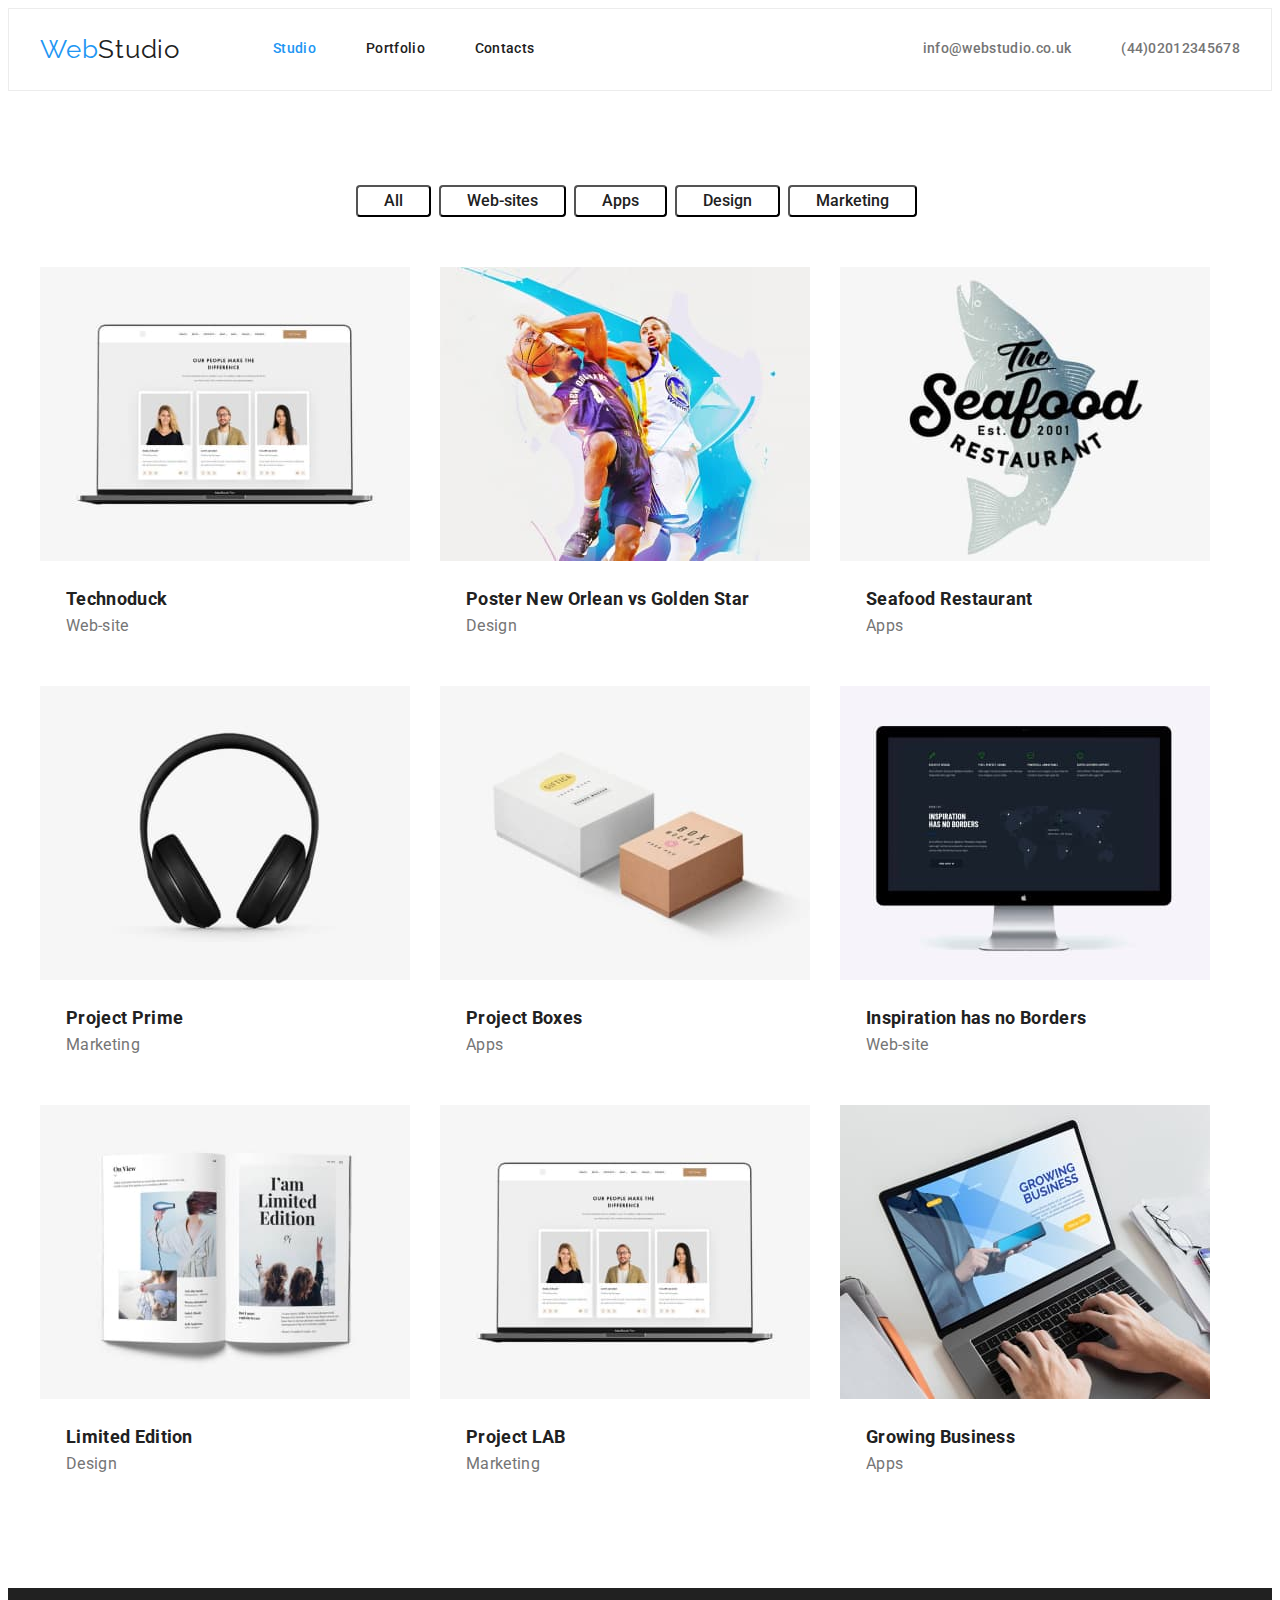
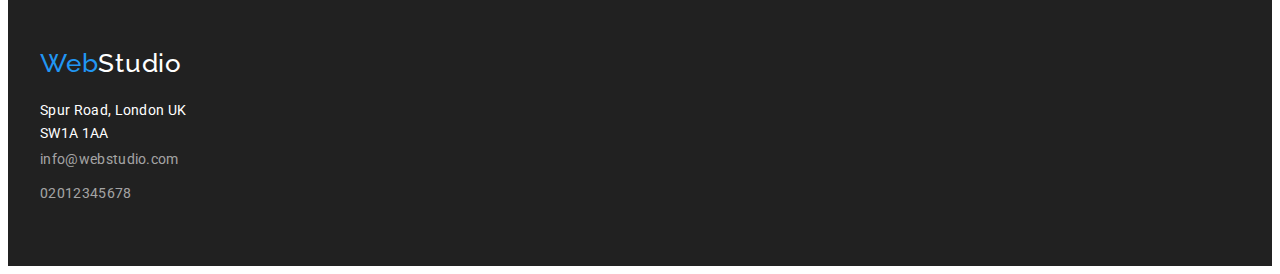
==== portfolio.html @ 14a025af "Element Background" ====
<!DOCTYPE html>
<html lang="en">
  <head>
    <meta charset="UTF-8" />
    <meta http-equiv="X-UA-Compatible" content="IE=edge" />
    <meta name="viewport" content="width=device-width, initial-scale=1.0" />
    <title>WebStudio</title>
    <link rel="preconnect" href="https://fonts.googleapis.com" />
    <link rel="preconnect" href="https://fonts.gstatic.com" crossorigin />
    <link
      href="https://fonts.googleapis.com/css2?family=Raleway:wght@700&family=Roboto:wght@400;500;700;900&display=swap"
      rel="stylesheet"
    />
    <link rel="stylesheet" href="./css/styles.css" />
  </head>
  <body>
    <header class="page-header">
      <div class="container">
        <nav class="continer main-nav">
          <a href="./index.html" class="logo"
            >Web<span class="header">Studio</span></a
          >
          <ul class="site-nav list">
            <li class="item">
              <a href="./index.html" class="link current">Studio</a>
            </li>
            <li class="item">
              <a href="./portfolio.html" class="link">Portfolio</a>
            </li>
            <li class="item"><a href="" class="link">Contacts</a></li>
          </ul>
        </nav>
        <ul class="auth-nav list">
          <li class="item">
            <a href="mailto:info@webstudio.co.uk" class="link"
              >info@webstudio.co.uk</a
            >
          </li>
          <li class="item">
            <a href="tel:+4402012345678" class="link">(44)02012345678</a>
          </li>
        </ul>
      </div>
    </header>
    <main>
      <section class="section-portfolio">
        <div class="container">
          <h1 hidden class="visually-hidden section-title"></h1>
          <ul class="portfolio-nav list">
            <li>
              <button class="button secondary">All</button>
            </li>
            <li>
              <button class="button secondary">Web-sites</button>
            </li>
            <li>
              <button class="button secondary">Apps</button>
            </li>
            <li>
              <button class="button secondary">Design</button>
            </li>
            <li>
              <button class="button secondary">Marketing</button>
            </li>
          </ul>

          <ul class="portfolio-works list">
            <li class="flex-element">
              <img
                src="./images/Portfolio/img.jpg"
                alt="Technoduck"
                width="370"
                height="294"
              />
              <div class="portfolio-text">
                <h2 class="section-title-portfolio">Technoduck</h2>
                <p>Web-site</p>
              </div>
            </li>
            <li class="flex-element">
              <img
                src="./images/Portfolio/img-1.jpg"
                alt="Poster New Orlean vs Golden Star"
                width="370"
              />
              <div class="portfolio-text">
                <h2 class="section-title-portfolio">
                  Poster New Orlean vs Golden Star
                </h2>
                <p>Design</p>
              </div>
            </li>
            <li class="flex-element">
              <img
                src="./images/Portfolio/img-2.jpg"
                alt="Seafood Restaurant "
                width="370"
                height="294"
              />
              <div class="portfolio-text">
                <h2 class="section-title-portfolio">Seafood Restaurant</h2>
                <p>Apps</p>
              </div>
            </li>
            <li class="flex-element">
              <img
                src="./images/Portfolio/img-3.jpg"
                alt="Project Prime"
                width="370"
                height="294"
              />
              <div class="portfolio-text">
                <h2 class="section-title-portfolio">Project Prime</h2>
                <p>Marketing</p>
              </div>
            </li>
            <li class="flex-element">
              <img
                src="./images/Portfolio/img-4.jpg"
                alt="Project Boxes"
                width="370"
                height="294"
              />
              <div class="portfolio-text">
                <h2 class="section-title-portfolio">Project Boxes</h2>
                <p>Apps</p>
              </div>
            </li>
            <li class="flex-element">
              <img
                src="./images/Portfolio/img-5.jpg"
                alt="Inspiration has no Borders"
                width="370"
                height="294"
              />
              <div class="portfolio-text">
                <h2 class="section-title-portfolio">
                  Inspiration has no Borders
                </h2>
                <p>Web-site</p>
              </div>
            </li>
            <li class="flex-element">
              <img
                src="./images/Portfolio/img-6.jpg"
                alt="Limited Edition"
                width="370"
                height="294"
              />
              <div class="portfolio-text">
                <h2 class="section-title-portfolio">Limited Edition</h2>
                <p>Design</p>
              </div>
            </li>
            <li class="flex-element">
              <img
                src="./images/Portfolio/img-7.jpg"
                alt="Project LAB"
                width="370"
                height="294"
              />
              <div class="portfolio-text">
                <h1 class="section-title-portfolio">Project LAB</h1>
                <p>Marketing</p>
              </div>
            </li>
            <li class="flex-element">
              <img
                src="./images/Portfolio/img-8.jpg"
                alt="Growing Business"
                width="370"
                height="294"
              />
              <div class="portfolio-text">
                <h2 class="section-title-portfolio">Growing Business</h2>
                <p>Apps</p>
              </div>
            </li>
          </ul>
        </div>
      </section>
    </main>

    <footer class="footer">
      <div class="container">
        <a href="./index.html " class="logo"
          >Web<span class="footer-span">Studio</span></a
        >
        <address class="list">
          <p class="footer-text">
            Spur Road, London UK <br />
            SW1A 1AA
          </p>
          <ul class="list">
            <li class="footer-link">
              <a href="mail:info@webstudio.com" class="link"
                >info@webstudio.com</a
              >
            </li>
            <li class="footer-link">
              <a href="tel:+4402012345678" class="link">02012345678</a>
            </li>
          </ul>
        </address>
      </div>
    </footer>
  </body>
</html>
---- css/styles.css ----
/* p color #757575
h color #212121
background: #E5E5E5
white #FFFFFF
blue #2196F3
button color #F5F4FA */ 

:root{
--primary-text-color: #757575;
--section-title-colot: #212121;
--accent-color: #2196F3;
--accent-white-color: #FFFFFF;
}
body {
    background-color: var(--accent-white-color);
    color: var(--primary-text-color);
    
    font-family: Roboto, sans-serif;
    font-size: 16px;
    line-height: 1.18;
    letter-spacing: 0.02em;
}

.list {
    padding: 0;
    margin: 0;
    list-style: none;
}

.container {
    margin-left: auto;
    margin-right: auto;
    padding-left: 15px;
    padding-right: 15px;
    width: 1200px;
}
/*reset*/

h1,
h2,
h3,
p {
    margin: 0px;
}
img {
    display: block;
}

.page-header> .container {
    display: flex;
    align-items: center;
}

    .logo {
    color: var(--accent-color);
    font-family: Raleway, cursive;
    font-size: 26px;
    line-height: 1.19;
    letter-spacing: 0.03em;
    text-decoration: none;
}
.logo .header {
    color: var(--section-title-colot);
        font-family: Raleway, cursive;
        font-size: 26px;
        line-height: 1.19;
        letter-spacing: 0.03em;
        text-decoration: none;
}
.logo .footer {
    color: var(--accent-white-color);
        font-family: Raleway, cursive;
        font-size: 26px;
        line-height: 1.19;
        letter-spacing: 0.03em;
        text-decoration: none;
}
.logo .header:hover,
.logo .header:focus {
    color: var(--accent-color);
 }   
.logo .footer:hover,
.logo .footer:focus {
    color: var(--accent-color);
}

.page-header {
    color: var(--section-title-colot);
    padding-top: 25px;
    padding-bottom: 25px;
    border: 1px solid #ECECEC;
}

.main-nav {
    display: flex;
    align-items: center;
}

/*site-nav*/

.site-nav {
    display: flex;
    margin-left: 93px;
    align-self: center;
}

.link {
    text-decoration: none;
    color: currentColor;
}

.site-nav .item:not(:last-child) {
    margin-right: 50px;
}
.site-nav .link {
    display: block;
    flex-wrap: nowrap;

   color: var(--section-title-colot);
   font-weight: 500;
   font-size: 14px;
   line-height: 1.14;
   text-decoration: none;
}
.site-nav .link:hover,
.site-nav .link:focus {
    color: var(--accent-color);
}
.site-nav .link.current {
    color: var(--accent-color);
    font-weight: 500;
    font-size: 14px;
    line-height: 1.14;
    text-decoration: none;
}
.auth-nav {
    display: flex;
    margin-left: auto;
}
.auth-nav .link{
    display: flex;
    
    color: var(--primary-text-color);
    font-weight: 500;
    font-size: 14px;
    line-height: 1.14;
    text-decoration: none;
}
.auth-nav .item + .item{
    margin-left: 50px;
}
.auth-nav .link:hover,
.auth-nav .link:focus {
    color: var(--accent-color);
}

.email::before {
    content: "";
    width: 16px;
    height: 12px;
    margin-right: 10px;
    background-image: url(../images/envelope\ \(hover\).svg);
}

.phone::before {
    content: "";
    width: 10px;
    height: 16px;
    margin-right: 10px;
    background-image: url(../images/Vector.svg);
}

/*Hero*/
.hero {
    padding-top: 200px;
    padding-bottom: 200px;

    text-align: center;
    color: var(--accent-white-color);
    background-color: var(--section-title-colot);
    text-align: center;

    background-image: linear-gradient(rgba(47, 48, 58, 0.4),
            rgba(47, 48, 58, 0.4)),
        url("../images/hero-bg.jpg");
}

.hero-title {
    padding-bottom: 0px;
    margin-top: 0px;
    margin-bottom: 30px;
    
    font-weight: 900;
    font-size: 44px;
    line-height: 1.4;
}
.text {
    margin-top: 0px;

    font-style: normal;
    font-weight: 400;
    font-size: 14px;
    line-height: 1.7;
}

/*section*/
.visually-hidden {
    position: absolute;
    width: 1px;
    height: 1px;
    margin: -1px;
    border: 0;
    padding: 0;

    white-space: nowrap;
    clip-path: inset(100%);
    clip: rect(0 0 0 0);
    overflow: hidden;
}
.section .features {
    padding-top: 94px 0px;
}
.section-title {
    margin-bottom: 50px;
    text-align: center;

    color:var(--section-title-colot);
    font-weight: 700;
    font-size: 36px;
    line-height: 1.2;
}
.section-our-team {
    padding-top: 94px;
    padding-bottom: 94px;
    background: #F5F4FA;
}
.feature-list {
    display: flex;
    align-items: center;
    padding-top: 94px;
    padding-bottom: 94px;
    gap: 30px;
}
.feature-item {
    width: 270px;
}
.feature-item::before {
    display: block;
    content: "";
    height: 120px;
    border-radius: 4px;
    margin-bottom: 30px;
    background: #F5F4FA;
    background-size: contain;
    background-repeat: no-repeat;
    background-position: center;
}
.section-what-we-do {
    padding-bottom: 94px;
}
.what-we-do {
    display: flex;
    justify-content: center;
    margin: -15px;
}
.our-team {
    display: flex;
    justify-content: center;
    margin: -15px;
}
.our-team-names {
    padding-top: 30px;
    padding-bottom: 30px;
    text-align: center;
}

.button {
    border-radius: 4px;
    display: inline-block;

    color: var(--section-title-colot);
    background-color: var(--accent-white-color);
    font-weight: 700;
    font-size: 36px;
    line-height: 1.16;
    text-align: center;
    
}
.button.primary {
    color: var(--accent-white-color);
    background-color: var(--accent-color);
    font-weight: 700;
    font-size: 16px;
    line-height: 1.8;
    text-align: center;
    font-family: inherit;

}
.button.secondary {
    margin-right: 8px;
    padding: 2px 26px;
   
    color: var(--section-title-colot);
    background-color: var(--accent-white-color);
    font-family: inherit;
    font-weight: 500;
    font-size: 16px;
    line-height: 1.5;
    text-align: center;
}
.section-customers {
    margin-top: 94px;
    padding-bottom: 94px;
}
.customers {
    display: flex; 
    border-radius: 4px; 
}
.button-customers {
    padding: 0px;
    border: 1px solid #AFB1B8;
    border-radius: 4px;
}
.button-icon {
    width: 170px;
    height: 92px;
}
.section-works {
    margin-bottom: 94px;
}
.section-title-targets {
    margin-top: 0px;
    margin-bottom: 9.41px;

    color: var(--section-title-colot);
    font-weight: 700;
    font-size: 14px;
    line-height: 1.14;
    }
.section-title-team {
    margin-bottom:10px;
    color: var(--section-title-colot);
    font-weight: 500;
    font-size: 16px;
    line-height: 1.18;
    letter-spacing: 0.03em;
}
.section-title-team p {
    margin-top: 10px;
    margin-bottom: 30px;

}
.section-title-portfolio {
    color: var(--section-title-colot);
    font-weight: 700;
    font-size: 18px;
    line-height: 2;
}

.section-portfolio {
    padding-top: 94px;
    padding-bottom: 94px;
}
.portfolio-nav {
    display: flex;
    justify-content: center;
    margin-bottom: 50px;
}
.portfolio-nav .list {
    margin-bottom: 50px;
}
.portfolio-works {
    display: flex;
    flex-wrap: wrap;
}
.portfolio-text {
    padding: 20px 26px;
    border-right: 1px;
    border-bottom: 1px;
    border-left: 1px;
}
.flex-element {
   margin: 15px;}

.portfolio-works {
    margin: -15px;
}

.footer {
   padding-top: 60px;
   padding-bottom: 60px;
    background-color: var(--section-title-colot);
    font-weight: 500;
    font-size: 14px;
    line-height: 1.7;
    text-decoration: none;
}
.footer .logo {
    display: block;
    margin-bottom: 20px;
}
.footer .link {
    color: rgba(255, 255, 255, 0.6);;
    text-decoration: none;
}
.footer .link:hover,
.footer .link:focus {
    color: var(--accent-color);
}
.footer-span {
    color: var(--accent-white-color);
}
.footer-text {
    margin-bottom: 2px;
    color: var(--accent-white-color);
    font-style: normal;
    font-weight: 400;
    font-size: 14px;
    line-height: 1.7;
    text-decoration: none;
}
.footer address {
    color: rgba(255, 255, 255, 0.6);
    font-style: normal;
    font-weight: 400;
    font-size: 14px;
    line-height: 1.7;
    text-decoration: none;
}
.footer-link:not(:last-child) {
padding-bottom: 10px;
}
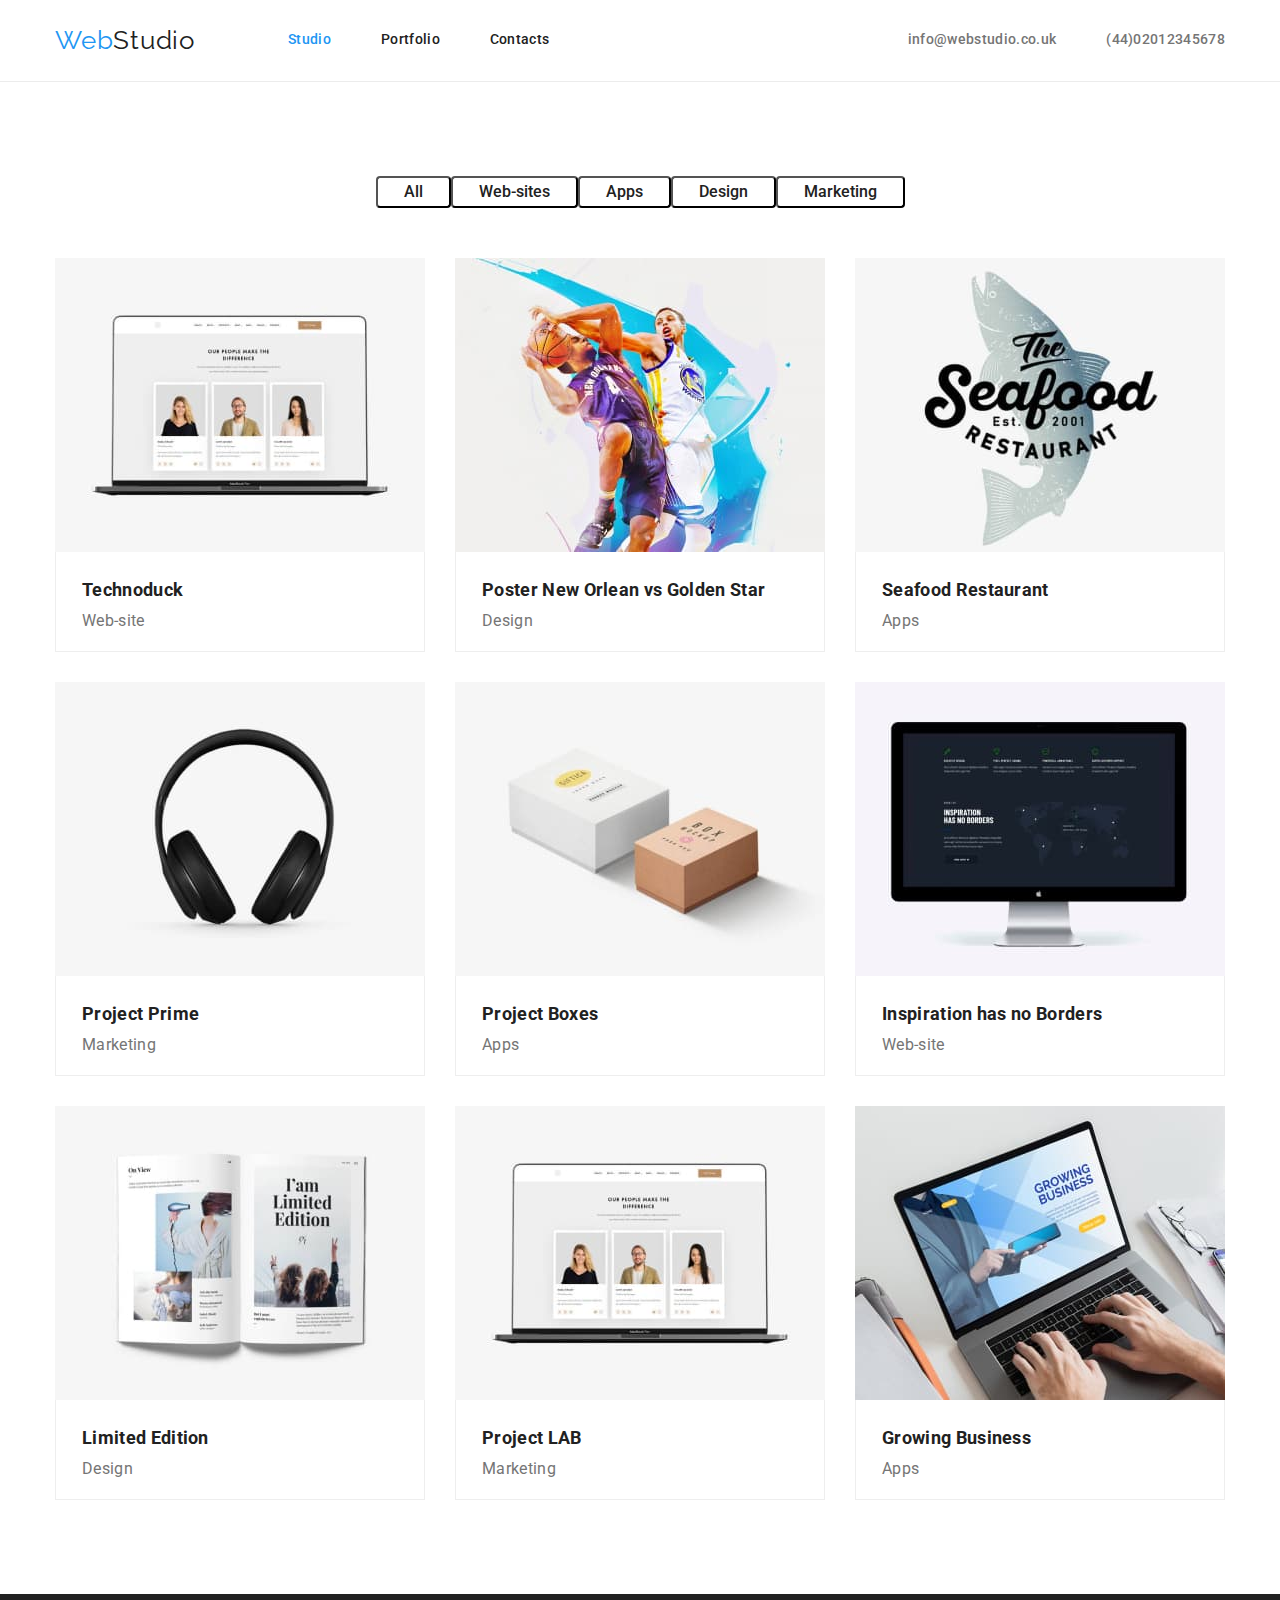
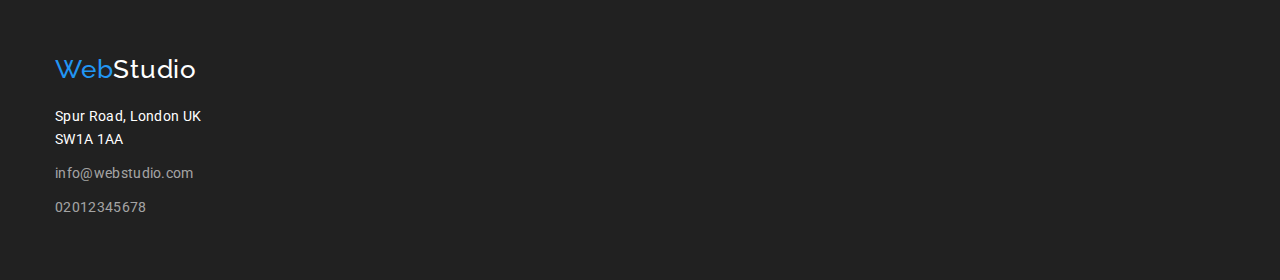
==== commit 34ca0dfc: "update" ====
--- a/portfolio.html
+++ b/portfolio.html
@@ -10,6 +10,10 @@
     <link
       href="https://fonts.googleapis.com/css2?family=Raleway:wght@700&family=Roboto:wght@400;500;700;900&display=swap"
       rel="stylesheet"
+    />
+    <link
+      rel="stylesheet"
+      href="https://cdnjs.cloudflare.com/ajax/libs/modern-normalize/1.1.0/modern-normalize.min.css"
     />
     <link rel="stylesheet" href="./css/styles.css" />
   </head>
@@ -47,19 +51,19 @@
         <div class="container">
           <h1 hidden class="visually-hidden section-title"></h1>
           <ul class="portfolio-nav list">
-            <li>
+            <li class="portfolio-buttons">
               <button class="button secondary">All</button>
             </li>
-            <li>
+            <li class="portfolio-buttons">
               <button class="button secondary">Web-sites</button>
             </li>
-            <li>
+            <li class="portfolio-buttons">
               <button class="button secondary">Apps</button>
             </li>
-            <li>
+            <li class="portfolio-buttons">
               <button class="button secondary">Design</button>
             </li>
-            <li>
+            <li class="portfolio-buttons">
               <button class="button secondary">Marketing</button>
             </li>
           </ul>
--- a/css/styles.css
+++ b/css/styles.css
@@ -88,7 +88,7 @@
     color: var(--section-title-colot);
     padding-top: 25px;
     padding-bottom: 25px;
-    border: 1px solid #ECECEC;
+    border-bottom: 1px solid #ECECEC;
 }
 
 .main-nav {
@@ -217,8 +217,9 @@
     clip: rect(0 0 0 0);
     overflow: hidden;
 }
-.section .features {
-    padding-top: 94px 0px;
+.section-features {
+    padding-top: 94px;
+    padding-bottom: 94px;
 }
 .section-title {
     margin-bottom: 50px;
@@ -237,8 +238,6 @@
 .feature-list {
     display: flex;
     align-items: center;
-    padding-top: 94px;
-    padding-bottom: 94px;
     gap: 30px;
 }
 .feature-item {
@@ -297,17 +296,19 @@
 
 }
 .button.secondary {
-    margin-right: 8px;
     padding: 2px 26px;
-   
     color: var(--section-title-colot);
     background-color: var(--accent-white-color);
+    border-radius: 4px;
     font-family: inherit;
     font-weight: 500;
     font-size: 16px;
     line-height: 1.5;
     text-align: center;
 }
+.portfolio-buttins {
+    margin-right: 8px;
+}
 .section-customers {
     margin-top: 94px;
     padding-bottom: 94px;
@@ -351,6 +352,7 @@
 
 }
 .section-title-portfolio {
+    margin-bottom: 4px;
     color: var(--section-title-colot);
     font-weight: 700;
     font-size: 18px;
@@ -375,9 +377,9 @@
 }
 .portfolio-text {
     padding: 20px 26px;
-    border-right: 1px;
-    border-bottom: 1px;
-    border-left: 1px;
+    border-right: 1px solid #EEEEEE;
+    border-bottom: 1px solid #EEEEEE;
+    border-left: 1px solid #EEEEEE;
 }
 .flex-element {
    margin: 15px;}
@@ -411,7 +413,7 @@
     color: var(--accent-white-color);
 }
 .footer-text {
-    margin-bottom: 2px;
+    margin-bottom: 10px;
     color: var(--accent-white-color);
     font-style: normal;
     font-weight: 400;
@@ -428,5 +430,5 @@
     text-decoration: none;
 }
 .footer-link:not(:last-child) {
-padding-bottom: 10px;
+margin-bottom: 10px;
 }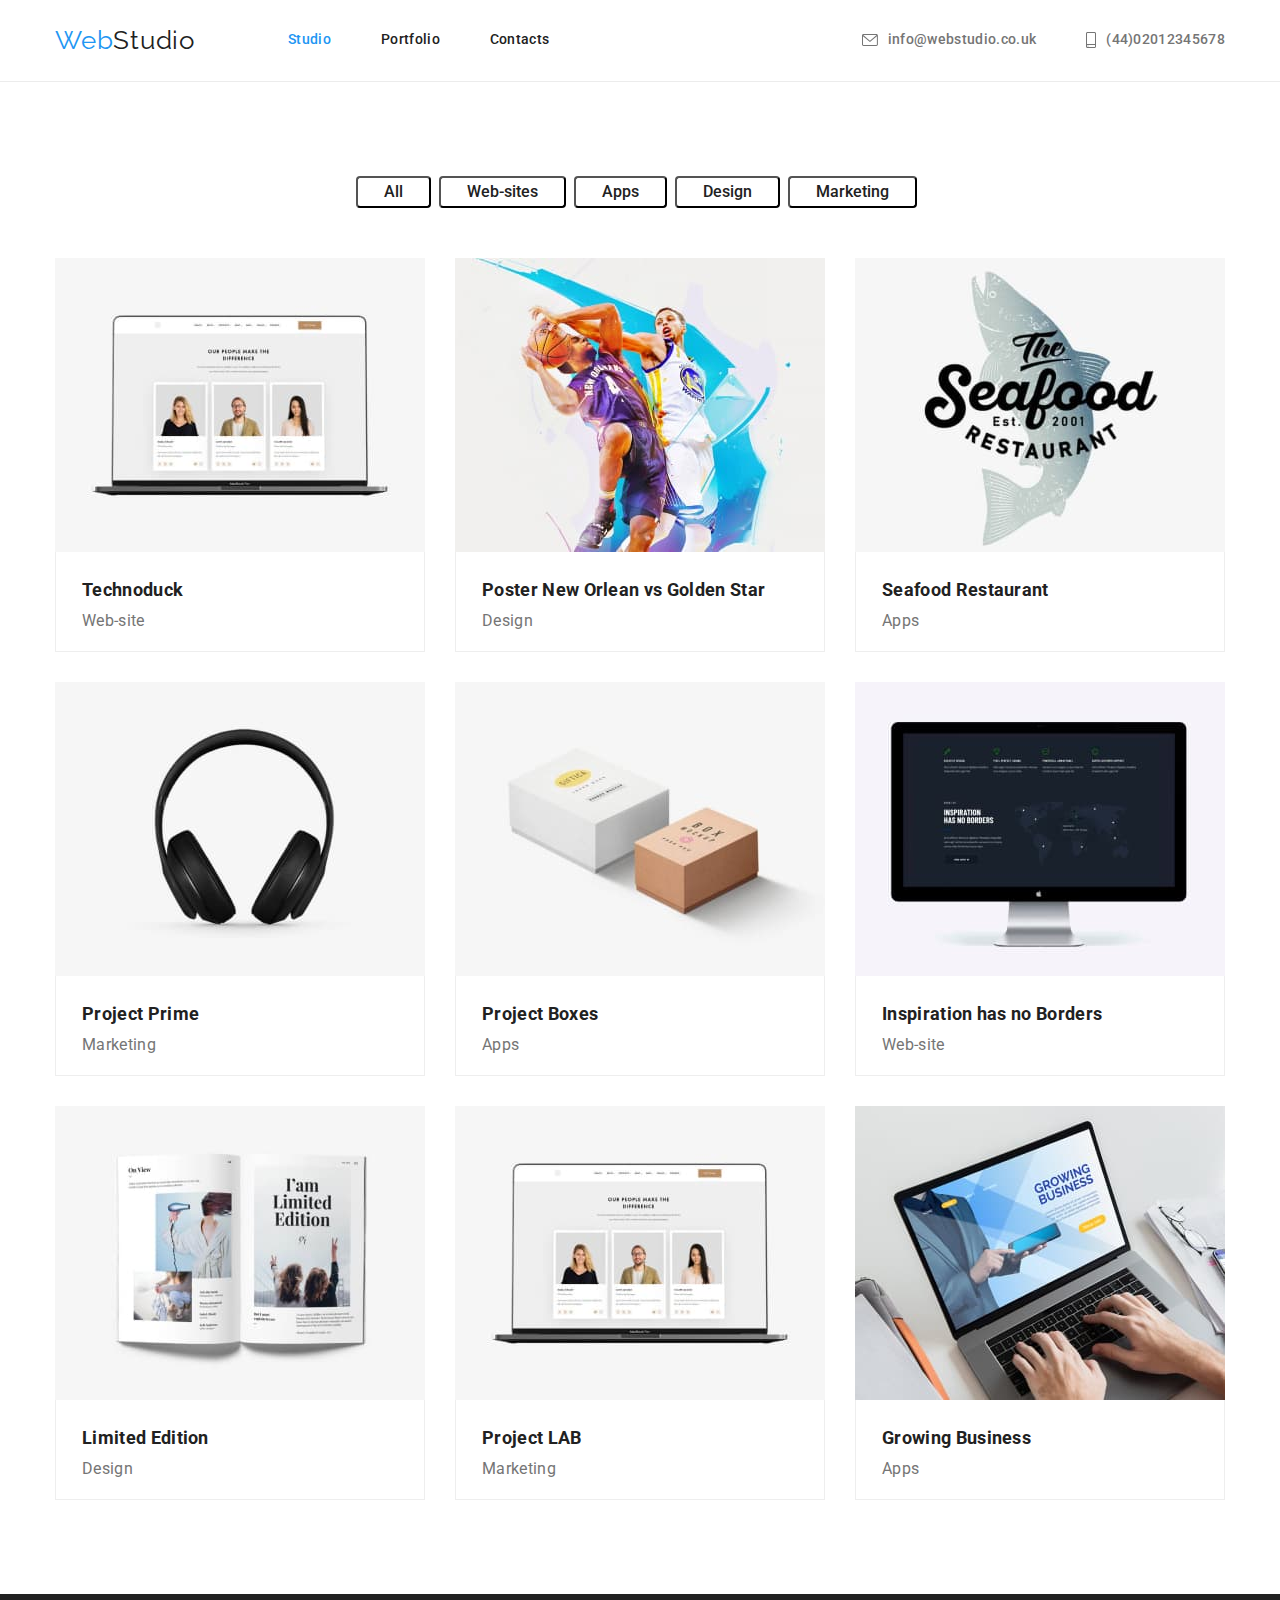
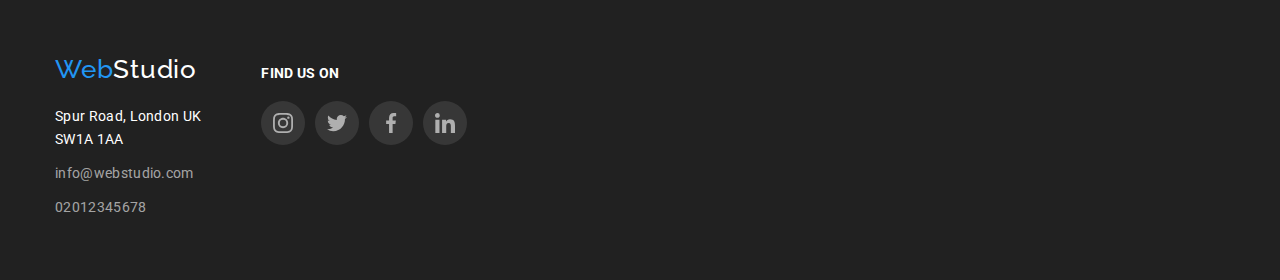
==== commit ac2376a8: "Vector graphic" ====
--- a/portfolio.html
+++ b/portfolio.html
@@ -37,11 +37,17 @@
         <ul class="auth-nav list">
           <li class="item">
             <a href="mailto:info@webstudio.co.uk" class="link"
+              ><svg class="socials-icon" width="16" height="12">
+                <use href="./images/icons.svg#icon-envelope"></use></svg
               >info@webstudio.co.uk</a
             >
           </li>
           <li class="item">
-            <a href="tel:+4402012345678" class="link">(44)02012345678</a>
+            <a href="tel:+4402012345678" class="link">
+              <svg class="socials-icon" width="10" height="16">
+                <use href="./images/icons.svg#icon-smartphone"></use></svg
+              >(44)02012345678</a
+            >
           </li>
         </ul>
       </div>
@@ -68,117 +74,135 @@
             </li>
           </ul>
 
-          <ul class="portfolio-works list">
-            <li class="flex-element">
-              <img
-                src="./images/Portfolio/img.jpg"
-                alt="Technoduck"
-                width="370"
-                height="294"
-              />
-              <div class="portfolio-text">
-                <h2 class="section-title-portfolio">Technoduck</h2>
-                <p>Web-site</p>
-              </div>
-            </li>
-            <li class="flex-element">
-              <img
-                src="./images/Portfolio/img-1.jpg"
-                alt="Poster New Orlean vs Golden Star"
-                width="370"
-              />
-              <div class="portfolio-text">
-                <h2 class="section-title-portfolio">
-                  Poster New Orlean vs Golden Star
-                </h2>
-                <p>Design</p>
-              </div>
-            </li>
-            <li class="flex-element">
-              <img
-                src="./images/Portfolio/img-2.jpg"
-                alt="Seafood Restaurant "
-                width="370"
-                height="294"
-              />
-              <div class="portfolio-text">
-                <h2 class="section-title-portfolio">Seafood Restaurant</h2>
-                <p>Apps</p>
-              </div>
-            </li>
-            <li class="flex-element">
-              <img
-                src="./images/Portfolio/img-3.jpg"
-                alt="Project Prime"
-                width="370"
-                height="294"
-              />
-              <div class="portfolio-text">
-                <h2 class="section-title-portfolio">Project Prime</h2>
-                <p>Marketing</p>
-              </div>
-            </li>
-            <li class="flex-element">
-              <img
-                src="./images/Portfolio/img-4.jpg"
-                alt="Project Boxes"
-                width="370"
-                height="294"
-              />
-              <div class="portfolio-text">
-                <h2 class="section-title-portfolio">Project Boxes</h2>
-                <p>Apps</p>
-              </div>
-            </li>
-            <li class="flex-element">
-              <img
-                src="./images/Portfolio/img-5.jpg"
-                alt="Inspiration has no Borders"
-                width="370"
-                height="294"
-              />
-              <div class="portfolio-text">
-                <h2 class="section-title-portfolio">
-                  Inspiration has no Borders
-                </h2>
-                <p>Web-site</p>
-              </div>
-            </li>
-            <li class="flex-element">
-              <img
-                src="./images/Portfolio/img-6.jpg"
-                alt="Limited Edition"
-                width="370"
-                height="294"
-              />
-              <div class="portfolio-text">
-                <h2 class="section-title-portfolio">Limited Edition</h2>
-                <p>Design</p>
-              </div>
-            </li>
-            <li class="flex-element">
-              <img
-                src="./images/Portfolio/img-7.jpg"
-                alt="Project LAB"
-                width="370"
-                height="294"
-              />
-              <div class="portfolio-text">
-                <h1 class="section-title-portfolio">Project LAB</h1>
-                <p>Marketing</p>
-              </div>
-            </li>
-            <li class="flex-element">
-              <img
-                src="./images/Portfolio/img-8.jpg"
-                alt="Growing Business"
-                width="370"
-                height="294"
-              />
-              <div class="portfolio-text">
-                <h2 class="section-title-portfolio">Growing Business</h2>
-                <p>Apps</p>
-              </div>
+          <ul class="portfolio-works list card-set">
+            <li class="flex-element card-set-items">
+              <a>
+                <img
+                  src="./images/Portfolio/img.jpg"
+                  alt="Technoduck"
+                  width="370"
+                  height="294"
+                />
+                <div class="portfolio-text">
+                  <h2 class="section-title-portfolio">Technoduck</h2>
+                  <p>Web-site</p>
+                </div>
+              </a>
+            </li>
+            <li class="flex-element card-set-items">
+              <a>
+                <img
+                  src="./images/Portfolio/img-1.jpg"
+                  alt="Poster New Orlean vs Golden Star"
+                  width="370"
+                />
+                <div class="portfolio-text">
+                  <h2 class="section-title-portfolio">
+                    Poster New Orlean vs Golden Star
+                  </h2>
+                  <p>Design</p>
+                </div>
+              </a>
+            </li>
+            <li class="flex-element card-set-items">
+              <a>
+                <img
+                  src="./images/Portfolio/img-2.jpg"
+                  alt="Seafood Restaurant "
+                  width="370"
+                  height="294"
+                />
+                <div class="portfolio-text">
+                  <h2 class="section-title-portfolio">Seafood Restaurant</h2>
+                  <p>Apps</p>
+                </div>
+              </a>
+            </li>
+            <li class="flex-element card-set-items">
+              <a>
+                <img
+                  src="./images/Portfolio/img-3.jpg"
+                  alt="Project Prime"
+                  width="370"
+                  height="294"
+                />
+                <div class="portfolio-text">
+                  <h2 class="section-title-portfolio">Project Prime</h2>
+                  <p>Marketing</p>
+                </div>
+              </a>
+            </li>
+            <li class="flex-element card-set-items">
+              <a>
+                <img
+                  src="./images/Portfolio/img-4.jpg"
+                  alt="Project Boxes"
+                  width="370"
+                  height="294"
+                />
+                <div class="portfolio-text">
+                  <h2 class="section-title-portfolio">Project Boxes</h2>
+                  <p>Apps</p>
+                </div>
+              </a>
+            </li>
+            <li class="flex-element card-set-items">
+              <a>
+                <img
+                  src="./images/Portfolio/img-5.jpg"
+                  alt="Inspiration has no Borders"
+                  width="370"
+                  height="294"
+                />
+                <div class="portfolio-text">
+                  <h2 class="section-title-portfolio">
+                    Inspiration has no Borders
+                  </h2>
+                  <p>Web-site</p>
+                </div>
+              </a>
+            </li>
+            <li class="flex-element card-set-items">
+              <a>
+                <img
+                  src="./images/Portfolio/img-6.jpg"
+                  alt="Limited Edition"
+                  width="370"
+                  height="294"
+                />
+                <div class="portfolio-text">
+                  <h2 class="section-title-portfolio">Limited Edition</h2>
+                  <p>Design</p>
+                </div>
+              </a>
+            </li>
+            <li class="flex-element card-set-items">
+              <a>
+                <img
+                  src="./images/Portfolio/img-7.jpg"
+                  alt="Project LAB"
+                  width="370"
+                  height="294"
+                />
+                <div class="portfolio-text">
+                  <h1 class="section-title-portfolio">Project LAB</h1>
+                  <p>Marketing</p>
+                </div>
+              </a>
+            </li>
+            <li class="flex-element card-set-items">
+              <a>
+                <img
+                  src="./images/Portfolio/img-8.jpg"
+                  alt="Growing Business"
+                  width="370"
+                  height="294"
+                />
+                <div class="portfolio-text">
+                  <h2 class="section-title-portfolio">Growing Business</h2>
+                  <p>Apps</p>
+                </div>
+              </a>
             </li>
           </ul>
         </div>
@@ -187,25 +211,85 @@
 
     <footer class="footer">
       <div class="container">
-        <a href="./index.html " class="logo"
-          >Web<span class="footer-span">Studio</span></a
-        >
-        <address class="list">
-          <p class="footer-text">
-            Spur Road, London UK <br />
-            SW1A 1AA
-          </p>
-          <ul class="list">
-            <li class="footer-link">
-              <a href="mail:info@webstudio.com" class="link"
-                >info@webstudio.com</a
-              >
-            </li>
-            <li class="footer-link">
-              <a href="tel:+4402012345678" class="link">02012345678</a>
-            </li>
-          </ul>
-        </address>
+        <div>
+          <a href="./index.html " class="logo"
+            >Web<span class="footer-span">Studio</span></a
+          >
+          <address>
+            <p class="footer-text">
+              Spur Road, London UK <br />
+              SW1A 1AA
+            </p>
+            <ul class="list">
+              <li class="footer-link">
+                <a href="mail:info@webstudio.com" class="link"
+                  >info@webstudio.com</a
+                >
+              </li>
+              <li class="footer-link">
+                <a href="tel:+4402012345678" class="link">02012345678</a>
+              </li>
+            </ul>
+          </address>
+        </div>
+
+        <div>
+          <p class="find-us">find us on</p>
+          <ul class="socials list">
+            <li class="socials-item">
+              <a
+                class="footer-socials-link link"
+                href="https://instagram.com"
+                target="_blank"
+                rel="noopener noreferrer"
+                aria-label="instagram"
+              >
+                <svg class="socials-icon" width="20" height="20">
+                  <use href="./images/icons.svg#icon-instagram"></use>
+                </svg>
+              </a>
+            </li>
+            <li class="socials-item">
+              <a
+                class="footer-socials-link link"
+                href="https://twiter.com"
+                target="_blank"
+                rel="noopener noreferrer"
+                aria-label="twiter"
+              >
+                <svg class="socials-icon" width="20" height="20">
+                  <use href="./images/icons.svg#icon-twitter"></use>
+                </svg>
+              </a>
+            </li>
+            <li class="socials-item">
+              <a
+                class="footer-socials-link link"
+                href="https://facebook.com"
+                target="_blank"
+                rel="noopener noreferrer"
+                aria-label="facebook"
+              >
+                <svg class="socials-icon" width="20" height="20">
+                  <use href="./images/icons.svg#icon-facebook"></use>
+                </svg>
+              </a>
+            </li>
+            <li class="socials-item">
+              <a
+                class="footer-socials-link link"
+                href="https://linkedin.com"
+                target="_blank"
+                rel="noopener noreferrer"
+                aria-label="linkedin"
+              >
+                <svg class="socials-icon" width="20" height="20">
+                  <use href="./images/icons.svg#icon-linkedin"></use>
+                </svg>
+              </a>
+            </li>
+          </ul>
+        </div>
       </div>
     </footer>
   </body>
--- a/css/styles.css
+++ b/css/styles.css
@@ -10,6 +10,9 @@
 --section-title-colot: #212121;
 --accent-color: #2196F3;
 --accent-white-color: #FFFFFF;
+
+--items: 1;
+--indent: 30px;
 }
 body {
     background-color: var(--accent-white-color);
@@ -105,8 +108,12 @@
 }
 
 .link {
+    display: flex;
+    align-items: center;
+    gap: 10px;
     text-decoration: none;
     color: currentColor;
+
 }
 
 .site-nav .item:not(:last-child) {
@@ -154,22 +161,11 @@
     color: var(--accent-color);
 }
 
-.email::before {
-    content: "";
-    width: 16px;
-    height: 12px;
-    margin-right: 10px;
-    background-image: url(../images/envelope\ \(hover\).svg);
-}
-
-.phone::before {
-    content: "";
-    width: 10px;
-    height: 16px;
-    margin-right: 10px;
-    background-image: url(../images/Vector.svg);
-}
-
+.contacts-link {
+    display: flex;
+    align-items: baseline;
+    
+}
 /*Hero*/
 .hero {
     padding-top: 200px;
@@ -238,21 +234,17 @@
 .feature-list {
     display: flex;
     align-items: center;
-    gap: 30px;
-}
-.feature-item {
+    padding: 0px;
+    gap: 30px; 
+}
+.features-block {
+    display: flex;
+    align-items: center;
+    justify-content: center;
     width: 270px;
-}
-.feature-item::before {
-    display: block;
-    content: "";
     height: 120px;
+    background: #F5F4FA;
     border-radius: 4px;
-    margin-bottom: 30px;
-    background: #F5F4FA;
-    background-size: contain;
-    background-repeat: no-repeat;
-    background-position: center;
 }
 .section-what-we-do {
     padding-bottom: 94px;
@@ -272,7 +264,38 @@
     padding-bottom: 30px;
     text-align: center;
 }
-
+.our-team-names p {
+    margin-bottom: 30px;
+    
+}
+.socials {
+    display: flex;
+    justify-content:center;
+    gap: 10px;
+}
+.socials-link {
+    display: flex;
+    align-items: center;
+    justify-content: center;
+    width: 44px;
+    height: 44px;
+    color: #AFB1B8;
+    background-color: var(--accent-white-color);
+    border-radius: 50%;
+}
+.socials-link:hover,
+.socials-link:focus  {
+    color: var(--accent-white-color);
+    background-color: var(--accent-color);
+}
+.socials-icon {
+    fill: currentColor;
+}
+.shadows {
+    background: var(--accent-white-color) ;
+    box-shadow: 0px 1px 3px rgba(0, 0, 0, 0.12), 0px 1px 1px rgba(0, 0, 0, 0.14), 0px 2px 1px rgba(0, 0, 0, 0.2);
+    border-radius: 0px 0px 4px 4px;
+}
 .button {
     border-radius: 4px;
     display: inline-block;
@@ -306,7 +329,7 @@
     line-height: 1.5;
     text-align: center;
 }
-.portfolio-buttins {
+.portfolio-buttons {
     margin-right: 8px;
 }
 .section-customers {
@@ -316,8 +339,12 @@
 .customers {
     display: flex; 
     border-radius: 4px; 
-}
-.button-customers {
+    gap: 30px;
+}
+.button-customer {
+    display: flex;
+    align-items: center;
+    justify-content: center;
     padding: 0px;
     border: 1px solid #AFB1B8;
     border-radius: 4px;
@@ -325,7 +352,14 @@
 .button-icon {
     width: 170px;
     height: 92px;
-}
+    fill: #AFB1B8;
+    background-color: var(--accent-white-color);
+}
+.button-icon:hover,
+.button-icon:focus {
+    fill: var(--accent-color);
+}
+
 .section-works {
     margin-bottom: 94px;
 }
@@ -371,23 +405,25 @@
 .portfolio-nav .list {
     margin-bottom: 50px;
 }
-.portfolio-works {
-    display: flex;
-    flex-wrap: wrap;
-}
+
 .portfolio-text {
     padding: 20px 26px;
     border-right: 1px solid #EEEEEE;
     border-bottom: 1px solid #EEEEEE;
     border-left: 1px solid #EEEEEE;
 }
-.flex-element {
-   margin: 15px;}
-
 .portfolio-works {
-    margin: -15px;
-}
-
+    --items: 3;
+}
+.card-set {    
+    display: flex;
+    flex-wrap: wrap;
+    gap: var(--indent);
+}
+.card-set-items {
+   flex-basis: calc(100% - var(--indent) * (var(--items) - 1)) / var(--items);
+ }
+ 
 .footer {
    padding-top: 60px;
    padding-bottom: 60px;
@@ -401,6 +437,11 @@
     display: block;
     margin-bottom: 20px;
 }
+.footer > .container {
+    display: flex;
+    align-items: baseline;
+    gap: 60px;
+}
 .footer .link {
     color: rgba(255, 255, 255, 0.6);;
     text-decoration: none;
@@ -431,4 +472,28 @@
 }
 .footer-link:not(:last-child) {
 margin-bottom: 10px;
+}
+.find-us {
+    padding-bottom: 20px;
+    font-weight: 700;
+    font-size: 14px;
+    line-height: 16px;
+    text-transform: uppercase;
+    color: var(--accent-white-color);
+}
+.footer-socials-link {
+    display: flex;
+    align-items: center;
+    justify-content: center;
+    width: 44px;
+    height: 44px;
+    color:var(--accent-white-color);
+    background-color: rgba(255, 255, 255, 0.1);
+    border-radius: 50%;
+}
+
+.footer-socials-link:hover,
+.footer-socials-link:focus {
+    color: var(--accent-white-color);
+    background-color: var(--accent-color);
 }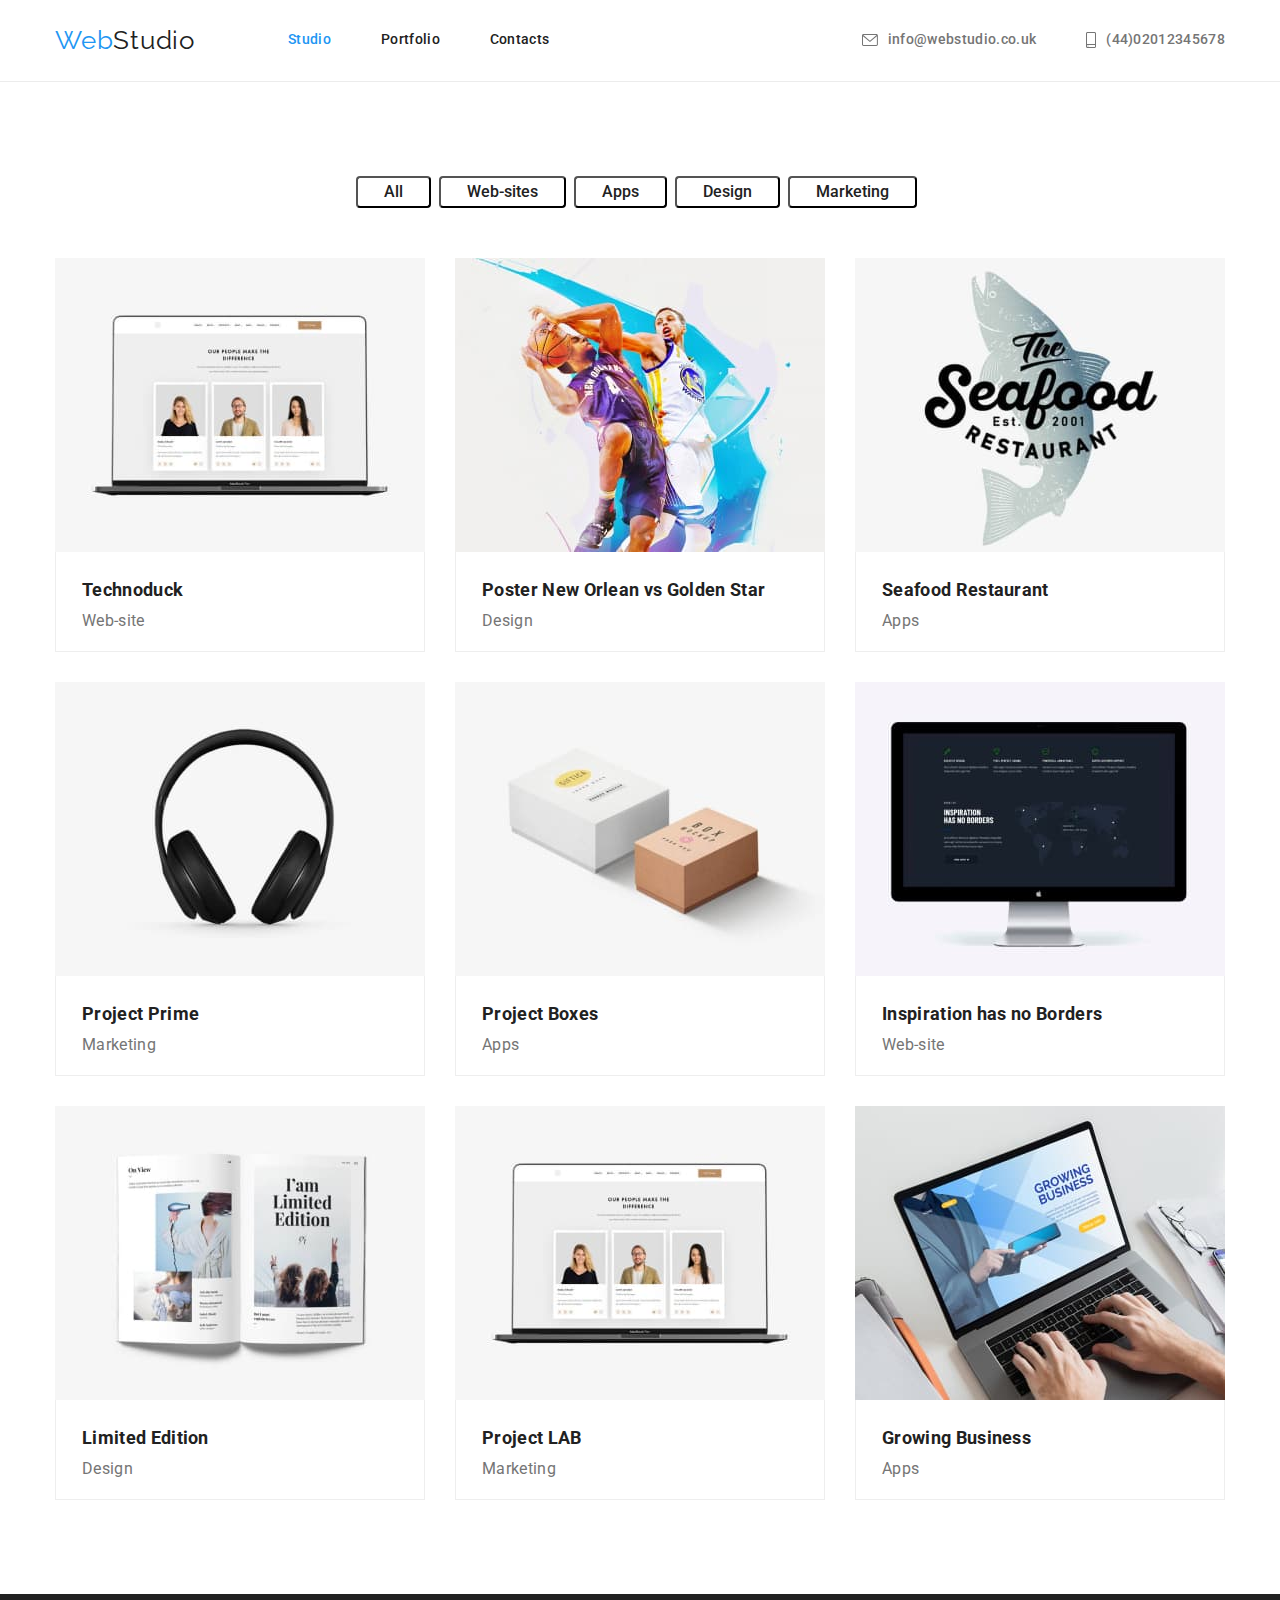
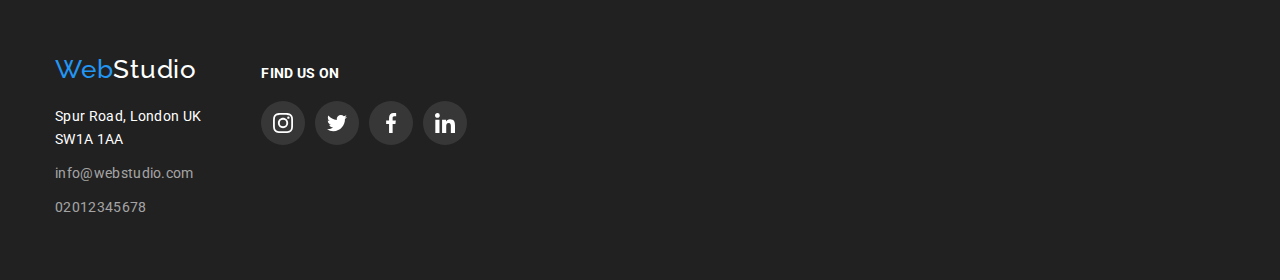
==== commit 0e7d38b1: "link hover update" ====
--- a/portfolio.html
+++ b/portfolio.html
@@ -244,7 +244,7 @@
                 rel="noopener noreferrer"
                 aria-label="instagram"
               >
-                <svg class="socials-icon" width="20" height="20">
+                <svg class="footer-socials-icon" width="20" height="20">
                   <use href="./images/icons.svg#icon-instagram"></use>
                 </svg>
               </a>
@@ -257,7 +257,7 @@
                 rel="noopener noreferrer"
                 aria-label="twiter"
               >
-                <svg class="socials-icon" width="20" height="20">
+                <svg class="footer-socials-icon" width="20" height="20">
                   <use href="./images/icons.svg#icon-twitter"></use>
                 </svg>
               </a>
@@ -270,7 +270,7 @@
                 rel="noopener noreferrer"
                 aria-label="facebook"
               >
-                <svg class="socials-icon" width="20" height="20">
+                <svg class="footer-socials-icon" width="20" height="20">
                   <use href="./images/icons.svg#icon-facebook"></use>
                 </svg>
               </a>
@@ -283,7 +283,7 @@
                 rel="noopener noreferrer"
                 aria-label="linkedin"
               >
-                <svg class="socials-icon" width="20" height="20">
+                <svg class="footer-socials-icon" width="20" height="20">
                   <use href="./images/icons.svg#icon-linkedin"></use>
                 </svg>
               </a>
--- a/css/styles.css
+++ b/css/styles.css
@@ -168,6 +168,9 @@
 }
 /*Hero*/
 .hero {
+    max-width: 1600px;
+    margin-left: auto;
+    margin-right: auto;
     padding-top: 200px;
     padding-bottom: 200px;
 
@@ -175,7 +178,7 @@
     color: var(--accent-white-color);
     background-color: var(--section-title-colot);
     text-align: center;
-
+    background-repeat: no-repeat;
     background-image: linear-gradient(rgba(47, 48, 58, 0.4),
             rgba(47, 48, 58, 0.4)),
         url("../images/hero-bg.jpg");
@@ -231,9 +234,11 @@
     padding-bottom: 94px;
     background: #F5F4FA;
 }
+.feature-item { 
+    width: 270px;
+}
 .feature-list {
     display: flex;
-    align-items: center;
     padding: 0px;
     gap: 30px; 
 }
@@ -241,8 +246,8 @@
     display: flex;
     align-items: center;
     justify-content: center;
-    width: 270px;
     height: 120px;
+    margin-bottom: 30px;
     background: #F5F4FA;
     border-radius: 4px;
 }
@@ -252,12 +257,12 @@
 .what-we-do {
     display: flex;
     justify-content: center;
-    margin: -15px;
+    gap: 30px;
 }
 .our-team {
     display: flex;
     justify-content: center;
-    margin: -15px;
+    gap: 30px;
 }
 .our-team-names {
     padding-top: 30px;
@@ -333,31 +338,36 @@
     margin-right: 8px;
 }
 .section-customers {
-    margin-top: 94px;
+    padding-top: 50px;
     padding-bottom: 94px;
 }
 .customers {
-    display: flex; 
-    border-radius: 4px; 
+    display: flex;  
     gap: 30px;
 }
 .button-customer {
     display: flex;
     align-items: center;
     justify-content: center;
+    width: 170px;
+    height: 92px;
     padding: 0px;
     border: 1px solid #AFB1B8;
     border-radius: 4px;
 }
 .button-icon {
-    width: 170px;
-    height: 92px;
+    width: 106px;
+    height: 60px;
     fill: #AFB1B8;
     background-color: var(--accent-white-color);
 }
 .button-icon:hover,
 .button-icon:focus {
     fill: var(--accent-color);
+}
+.button-customer:hover,
+.button-customer:focus {
+    border: 1px solid var(--accent-color);
 }
 
 .section-works {
@@ -474,7 +484,7 @@
 margin-bottom: 10px;
 }
 .find-us {
-    padding-bottom: 20px;
+    margin-bottom: 20px;
     font-weight: 700;
     font-size: 14px;
     line-height: 16px;
@@ -496,4 +506,7 @@
 .footer-socials-link:focus {
     color: var(--accent-white-color);
     background-color: var(--accent-color);
+}
+.footer-socials-icon {
+     fill: var(--accent-white-color);
 }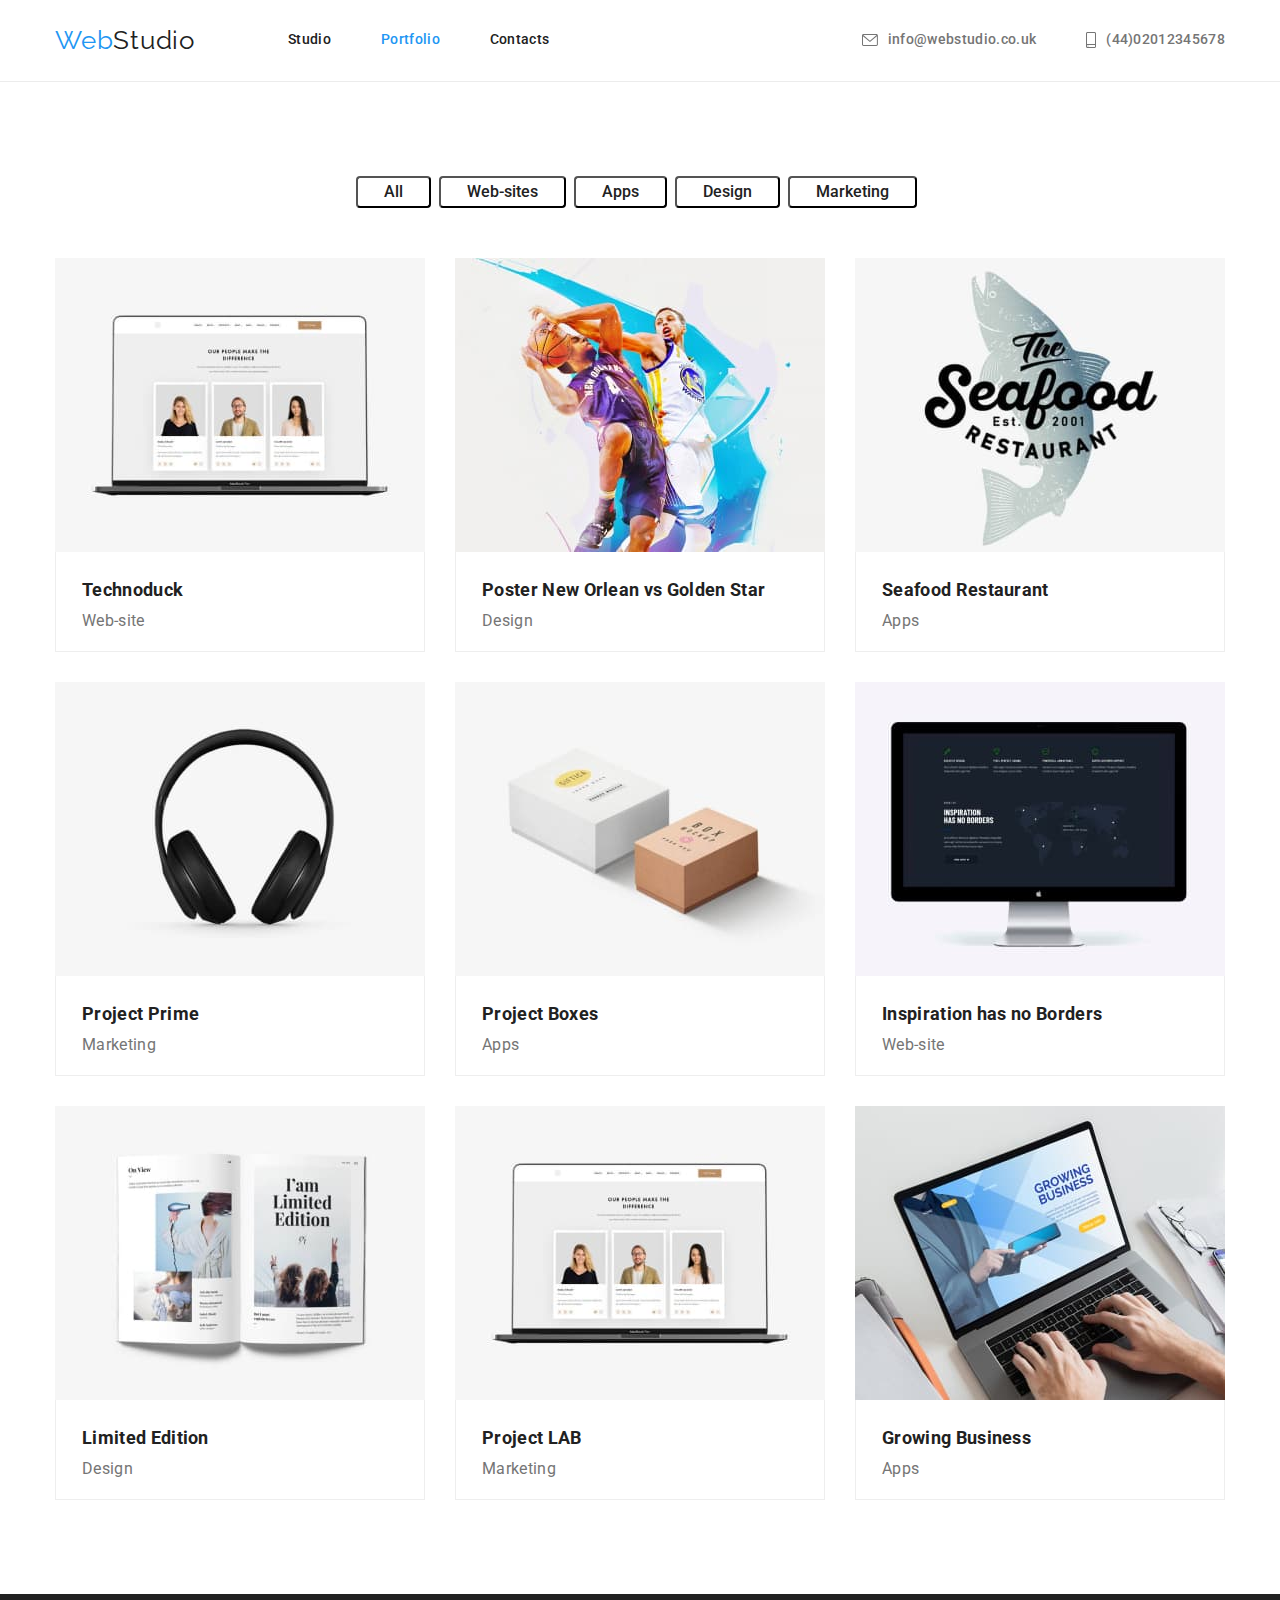
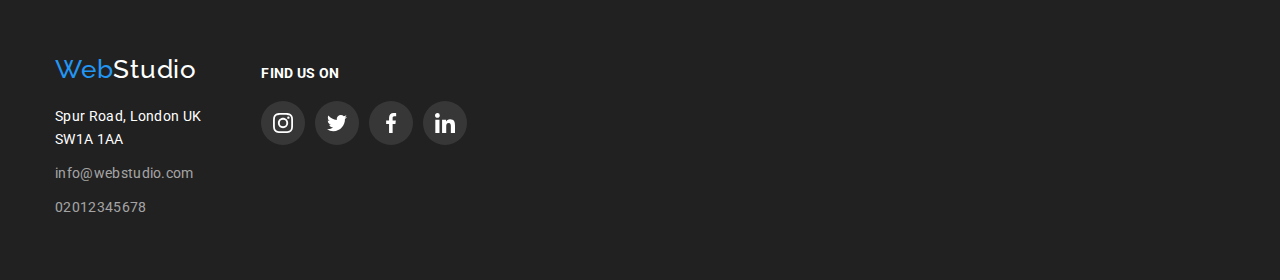
==== commit 005550fc: "current customers hover update" ====
--- a/portfolio.html
+++ b/portfolio.html
@@ -26,10 +26,10 @@
           >
           <ul class="site-nav list">
             <li class="item">
-              <a href="./index.html" class="link current">Studio</a>
+              <a href="./index.html" class="link">Studio</a>
             </li>
             <li class="item">
-              <a href="./portfolio.html" class="link">Portfolio</a>
+              <a href="./portfolio.html" class="link current">Portfolio</a>
             </li>
             <li class="item"><a href="" class="link">Contacts</a></li>
           </ul>
--- a/css/styles.css
+++ b/css/styles.css
@@ -351,7 +351,7 @@
     justify-content: center;
     width: 170px;
     height: 92px;
-    padding: 0px;
+    
     border: 1px solid #AFB1B8;
     border-radius: 4px;
 }
@@ -359,17 +359,16 @@
     width: 106px;
     height: 60px;
     fill: #AFB1B8;
-    background-color: var(--accent-white-color);
-}
-.button-icon:hover,
-.button-icon:focus {
+}
+
+.button-customer:hover .button-icon,
+.button-customer:focus .button-icon{
     fill: var(--accent-color);
 }
 .button-customer:hover,
 .button-customer:focus {
     border: 1px solid var(--accent-color);
 }
-
 .section-works {
     margin-bottom: 94px;
 }
